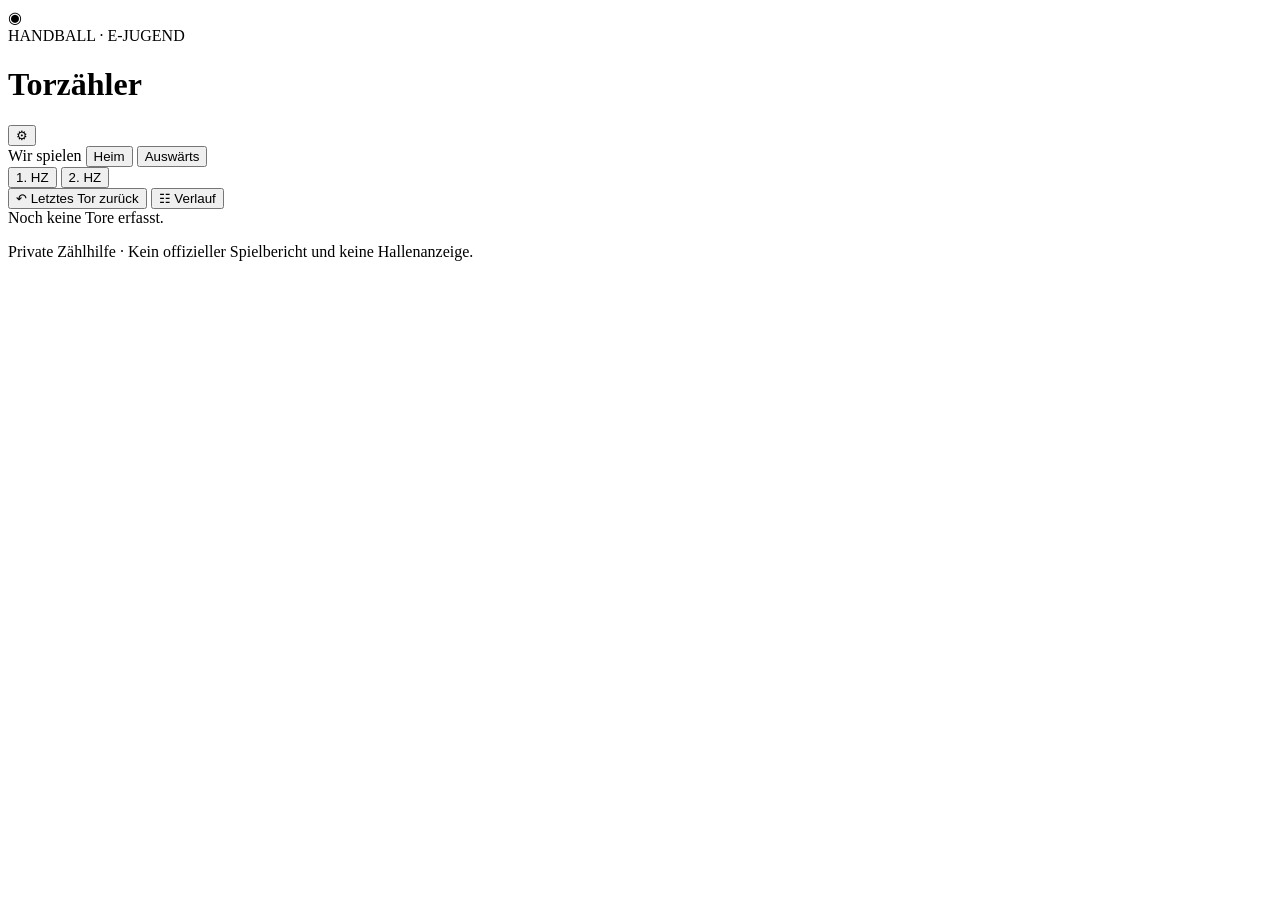
==== handball-e-jugend/index.html @ 69977fc3 "deploy: veröffentliche E-Jugend-Torzähler index.html" ====
<!doctype html>
<html lang="de">
<head>
  <meta charset="utf-8">
  <meta name="viewport" content="width=device-width, initial-scale=1, viewport-fit=cover">
  <meta name="theme-color" content="#101a27">
  <meta name="description" content="Mobiler Tor- und Torschützenzähler für Handball E-Jugend nach HHV-Regeln.">
  <title>E-Jugend · Torzähler</title>
  <link rel="stylesheet" href="./styles.css">
  <script src="./core.js" defer></script>
  <script src="./app.js" defer></script>
</head>
<body>
  <div class="page">
    <header class="topbar">
      <div class="brand"><span class="brand-ball" aria-hidden="true">◉</span><div><span class="eyebrow">HANDBALL · E-JUGEND</span><h1>Torzähler</h1></div></div>
      <button type="button" class="icon-button" data-action="settings" aria-label="Spieleinstellungen">⚙</button>
    </header>

    <main>
      <div class="game-tools">
        <div class="home-selector" role="group" aria-label="Eigene Mannschaft spielt">
          <span class="selector-label">Wir spielen</span>
          <button type="button" id="home-btn" data-action="home" data-home="true">Heim</button>
          <button type="button" id="away-btn" data-action="home" data-home="false">Auswärts</button>
        </div>
        <div class="half-selector" role="group" aria-label="Halbzeit">
          <button type="button" id="first-half" data-action="half" data-half="1">1. HZ</button>
          <button type="button" id="second-half" data-action="half" data-half="2">2. HZ</button>
        </div>
      </div>

      <section class="board" id="board" aria-label="Mannschaften"></section>

      <div class="quick-actions">
        <button class="action-button" id="undo-button" data-action="undo" type="button">↶ <span>Letztes Tor zurück</span></button>
        <button class="action-button" data-action="history" type="button">☷ <span>Verlauf</span></button>
      </div>

      <div id="last-event" class="last-event" role="status" aria-live="polite">Noch keine Tore erfasst.</div>
      <section id="summary" class="summary" aria-label="Halbzeitwertung"></section>
      <p class="info-line">Private Zählhilfe · Kein offizieller Spielbericht und keine Hallenanzeige.</p>
    </main>
  </div>
  <div id="sheet-layer" aria-live="off"></div>
  <div id="toast" class="toast" role="status" aria-live="polite"></div>
</body>
</html>
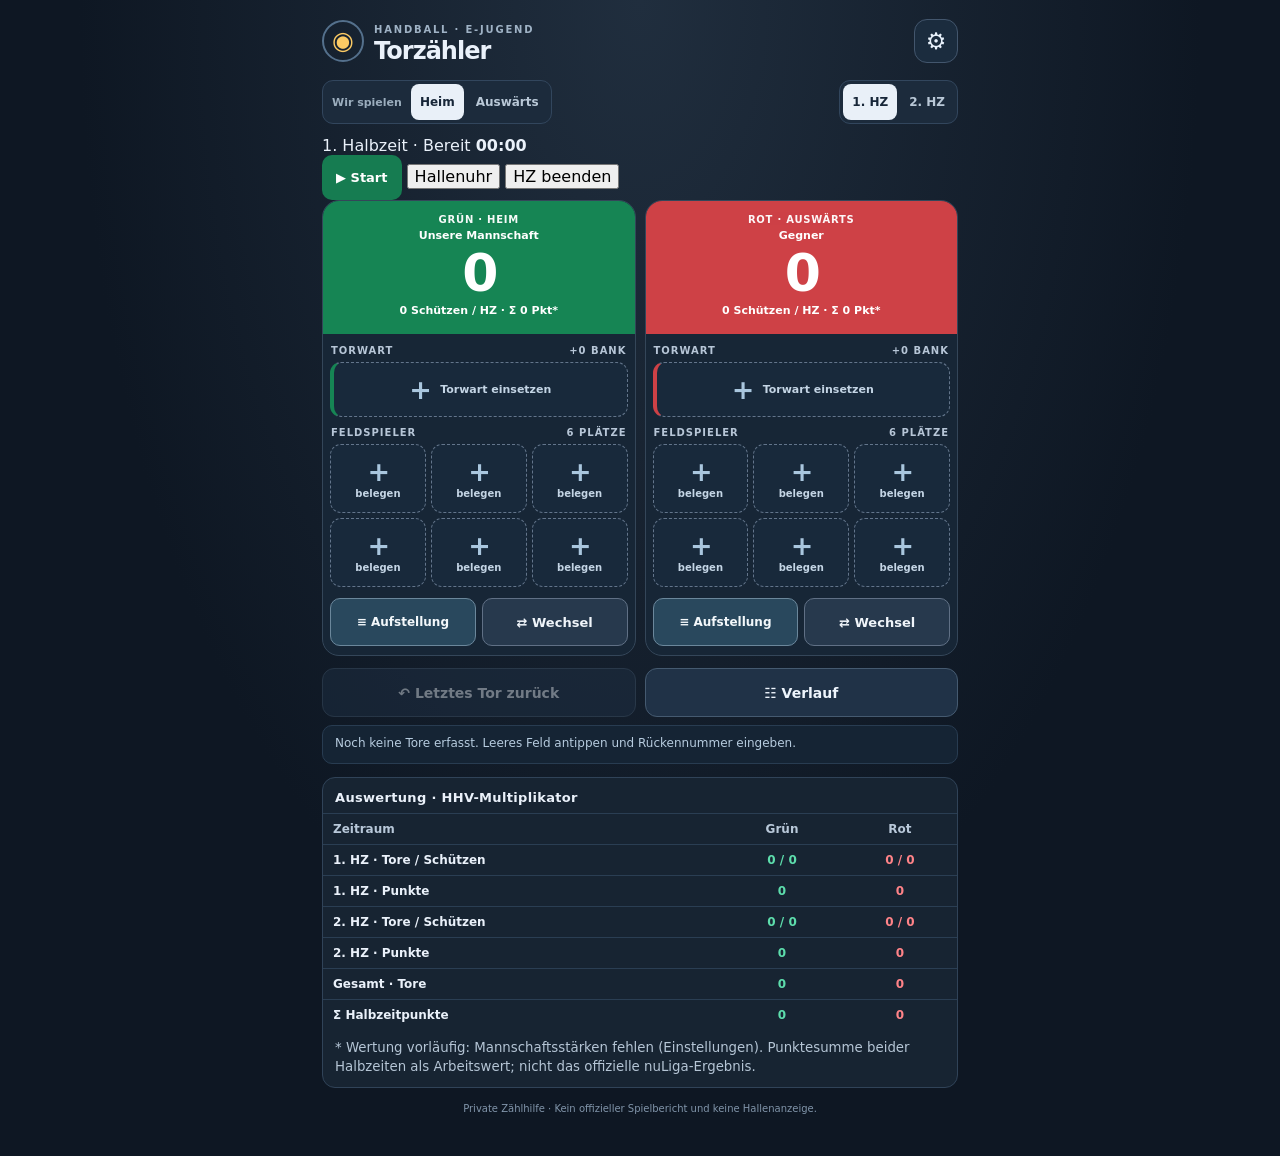
==== commit 71eb502d: "deploy: lokale Spieluhr und Torstand-Erfassung aktualisieren (index.html)" ====
--- a/handball-e-jugend/index.html
+++ b/handball-e-jugend/index.html
@@ -30,6 +30,18 @@
         </div>
       </div>
 
+      <section class="clock-panel" aria-label="Spieluhr">
+        <div class="clock-readout">
+          <span id="clock-phase" class="clock-phase">1. Halbzeit · Bereit</span>
+          <strong id="clock-time" class="clock-time" aria-label="Aktuelle Spielzeit">00:00</strong>
+        </div>
+        <div class="clock-controls">
+          <button type="button" id="clock-toggle" class="primary-button clock-main" data-action="clock-toggle">▶ Start</button>
+          <button type="button" id="clock-sync" class="clock-tool" data-action="clock-sync">Hallenuhr</button>
+          <button type="button" id="half-end" class="clock-tool" data-action="half-end">HZ beenden</button>
+        </div>
+      </section>
+
       <section class="board" id="board" aria-label="Mannschaften"></section>
 
       <div class="quick-actions">
--- a/handball-e-jugend/styles.css
+++ b/handball-e-jugend/styles.css
@@ -0,0 +1,102 @@
+:root{font-family:system-ui,-apple-system,BlinkMacSystemFont,"Segoe UI",sans-serif;color:#eaf1fa;background:#0e1723;font-synthesis:none;text-rendering:optimizeLegibility;-webkit-text-size-adjust:100%;--surface:#162332;--line:#2b3a4d;--muted:#9badbd;--green:#168554;--red:#ce4146;--white:#f5f8fc}
+*{box-sizing:border-box}
+body{margin:0;min-height:100vh;background:radial-gradient(ellipse at top,#202e3e 0%,#0e1723 62%);touch-action:manipulation}
+button,input,select{font:inherit}
+button{cursor:pointer;-webkit-tap-highlight-color:transparent}
+button:focus-visible,input:focus-visible,select:focus-visible{outline:3px solid #f7d769;outline-offset:2px}
+button:disabled{opacity:.43;cursor:not-allowed}
+.page{width:min(100%,660px);margin:auto;padding:18px 12px calc(30px + env(safe-area-inset-bottom))}
+.topbar{display:flex;align-items:center;justify-content:space-between;margin-bottom:17px}
+.brand{display:flex;align-items:center;gap:10px}
+.brand-ball{width:42px;height:42px;display:grid;place-items:center;border:2px solid #54708c;border-radius:50%;color:#fbca64;font-size:25px}
+.eyebrow{color:#9fb2c5;font-size:10px;font-weight:800;letter-spacing:.18em}
+h1{margin:2px 0 0;font-size:24px;letter-spacing:-.04em;line-height:1}
+.icon-button{border:1px solid #43566d;background:#1b2c3e;color:#e9f2fc;border-radius:13px;width:44px;height:44px;font-size:23px}
+.game-tools{display:flex;justify-content:space-between;gap:8px;margin-bottom:12px;align-items:center;flex-wrap:wrap}
+.home-selector,.half-selector{display:flex;align-items:center;gap:3px;padding:3px;border-radius:11px;background:#1c2b3c;border:1px solid #32465d}
+.selector-label{padding:0 6px;color:var(--muted);font-size:11px;font-weight:600}
+.home-selector button,.half-selector button{border:0;background:transparent;color:#b9c8d7;min-height:36px;padding:0 9px;font-size:12px;font-weight:800;border-radius:8px}
+.home-selector button[aria-pressed="true"],.half-selector button[aria-pressed="true"]{background:#e9f0f8;color:#172638}
+.board{display:grid;grid-template-columns:minmax(0,1fr) minmax(0,1fr);gap:9px;align-items:stretch}
+.team-panel{--team:#168554;min-width:0;background:#172636;border:1px solid #344659;border-radius:17px;overflow:hidden;display:flex;flex-direction:column}
+.team-panel.opponent{--team:#ce4146}
+.team-header{background:var(--team);padding:13px 7px 11px;text-align:center;min-height:133px;color:white}
+.team-tag{font-size:10px;text-transform:uppercase;font-weight:850;letter-spacing:.075em;opacity:.96}
+.team-name{font-size:11px;font-weight:700;overflow:hidden;text-overflow:ellipsis;white-space:nowrap;margin:4px 0 0}
+.team-goals{font-variant-numeric:tabular-nums;font-size:52px;letter-spacing:-.06em;font-weight:850;line-height:1.02;margin-top:5px}
+.team-stats{font-size:11px;margin-top:4px;font-weight:700}
+.team-stats strong{font-weight:900}
+.team-fields{padding:9px 7px 4px;flex:1}
+.position-caption{font-size:10px;color:#b7c6d7;text-transform:uppercase;letter-spacing:.10em;font-weight:800;display:flex;align-items:center;justify-content:space-between;margin:2px 1px 6px}
+.player-slot{min-width:0;width:100%;border:1px solid #46566a;background:#23364a;color:white;border-radius:11px;min-height:69px;padding:5px 2px;display:flex;flex-direction:column;justify-content:center;align-items:center;gap:3px;transition:background-color .08s,border-color .08s}
+.player-slot:active:not(:disabled){background:color-mix(in srgb,var(--team),#22334b 50%);border-color:#cbd9e6}
+.player-slot.empty{border:1px dashed #63758b;background:#18293b;color:#b7c7d9}
+.player-slot.keeper{min-height:55px;flex-direction:row;gap:10px;margin-bottom:10px;border-left:4px solid var(--team)}
+.player-number{font-size:23px;font-weight:850;line-height:1;letter-spacing:-.06em}
+.player-slot.keeper .player-number{font-size:24px}
+.player-meta{font-size:10px;font-weight:700;color:#c4d5e5}
+.player-slot.keeper .player-meta{font-size:11px}
+.player-slot.empty .player-number{font-size:27px;color:#a9c6de}
+.field-grid{display:grid;grid-template-columns:repeat(3,minmax(0,1fr));gap:5px}
+.change-button{min-height:46px;border:1px solid #607085;border-radius:10px;background:#27394d;color:#f0f5fa;font-weight:800;font-size:13px;margin:7px 7px 9px}
+.change-button:active{background:#43536b}
+.team-actions{display:grid;grid-template-columns:1fr 1fr;gap:6px;margin:7px 7px 9px}
+.team-actions .change-button{margin:0;min-height:48px}
+.lineup-button{min-height:48px;border:1px solid #6b879b;border-radius:10px;background:#29485d;color:#f3f8fb;font-weight:800;font-size:12px}
+.lineup-button:active{background:#45647b}
+.lineup-grid{display:grid;grid-template-columns:1fr;gap:7px}
+.lineup-row{display:grid;grid-template-columns:minmax(0,1fr) 94px;gap:10px;align-items:center;padding:3px 2px}
+.lineup-row label{margin:0;font-size:14px;color:#203448}
+.lineup-row input{text-align:center;font-size:20px;font-weight:800;font-variant-numeric:tabular-nums;min-height:47px}
+.lineup-row input[readonly]{background:#e6edf2;color:#536476;border-color:#c8d4df}
+.lineup-footnote{margin-top:12px}
+.quick-actions{display:grid;grid-template-columns:1fr 1fr;gap:9px;margin:12px 0 8px}
+.action-button{border-radius:12px;border:1px solid #455a70;background:#203247;color:#eef5fd;min-height:49px;font-size:14px;font-weight:750}
+.last-event{background:#152434;border:1px solid #283c51;border-radius:10px;padding:10px 12px;font-size:12px;color:#b7ccdf;min-height:39px}
+.summary{margin-top:13px;border:1px solid #304358;border-radius:13px;overflow:hidden;background:#172432}
+.summary h2{margin:0;font-size:13px;padding:12px 12px 8px;letter-spacing:.025em}
+.summary table{border-collapse:collapse;width:100%;font-size:12px}
+.summary th,.summary td{padding:8px 10px;border-top:1px solid #2a3e53;text-align:center;font-variant-numeric:tabular-nums}
+.summary th:first-child,.summary td:first-child{text-align:left}
+.summary th{font-weight:650;color:#b8c8d9}
+.summary td{font-weight:800}
+.summary .green{color:#5dddac}.summary .red{color:#ff8388}
+.summary small{display:block;padding:9px 12px 11px;color:#b5c5d5;line-height:1.4}
+.info-line{text-align:center;color:#8195aa;font-size:10px;line-height:1.5;margin-top:13px}
+.sheet-open{overflow:hidden}
+.sheet-backdrop{position:fixed;inset:0;background:#050a11b9;z-index:20;display:flex;align-items:flex-end;justify-content:center}
+.sheet{background:#f1f5f9;color:#1c2b3c;width:min(100%,660px);max-height:min(88vh,840px);overflow-y:auto;border-radius:22px 22px 0 0;padding:16px 16px calc(22px + env(safe-area-inset-bottom));box-shadow:0 -15px 70px #0009}
+.sheet-head{display:flex;justify-content:space-between;align-items:center;gap:12px;margin-bottom:13px}
+.sheet h2{font-size:20px;margin:0}.sheet h3{font-size:13px;margin:18px 0 8px}
+.close-button{height:38px;min-width:38px;border:1px solid #cbd4dc;border-radius:9px;background:white;color:#192738;font-size:22px}
+.sheet-help{font-size:13px;color:#526273;line-height:1.45;margin:2px 0 12px}
+.slot-list{display:grid;grid-template-columns:repeat(4,minmax(0,1fr));gap:7px}
+.slot-option{background:#e0e8ef;color:#26374b;border:2px solid transparent;border-radius:11px;min-height:64px;padding:5px;display:flex;align-items:center;justify-content:center;flex-direction:column;font-weight:850}
+.slot-option.selected{border-color:#146cba;background:#d1e7fa}
+.slot-option small{font-size:10px;color:#65778a;font-weight:650}
+.bench-list{display:grid;grid-template-columns:repeat(4,minmax(0,1fr));gap:7px}
+.bench-button{border:1px solid #b4c5d5;border-radius:10px;background:white;color:#213346;min-height:48px;font-size:17px;font-weight:800}
+.sheet label{display:block;font-size:12px;font-weight:800;color:#42556a;margin-bottom:6px}
+.sheet input,.sheet select{width:100%;min-height:45px;background:white;border:1px solid #aebecd;border-radius:9px;padding:9px 11px;color:#152a3e;font-size:16px}
+.form-row{display:grid;grid-template-columns:1fr auto;gap:9px}
+.primary-button,.secondary-button,.danger-button{border:0;border-radius:10px;min-height:45px;padding:9px 14px;font-size:13px;font-weight:850}
+.primary-button{background:#167c51;color:white}.secondary-button{background:#dce6ee;color:#23374b}.danger-button{background:#f8d9d8;color:#9d2430}
+.full-button{width:100%;margin-top:10px}
+.import-button{display:flex!important;align-items:center;justify-content:center;cursor:pointer;color:#23374b!important;font-size:13px!important}
+.sheet p.warning,.warning{font-size:12px;color:#875422;background:#fff0d4;padding:10px;border-radius:9px;line-height:1.45}
+.team-edit{display:grid;grid-template-columns:1fr 95px;gap:10px;margin-bottom:11px}
+.team-edit>div{min-width:0}
+.goal-row{display:flex;justify-content:space-between;align-items:center;gap:12px;padding:11px 2px;border-bottom:1px solid #d5dee6;font-size:13px}
+.goal-row time{color:#677b8d;font-size:11px}
+.goal-row .title{font-weight:850}
+.goal-row .mini{font-size:11px;color:#687b8b}
+.goal-row button{border:1px solid #afc0d0;border-radius:8px;padding:7px 10px;background:white;color:#1b354f;font-size:12px;font-weight:750}
+.empty-note{color:#607184;font-size:13px;margin:12px 0}
+.spacer-10{height:10px}
+.toast{position:fixed;left:50%;bottom:calc(18px + env(safe-area-inset-bottom));transform:translate(-50%,20px);background:#f4f9fd;color:#1b3247;padding:10px 17px;border-radius:25px;font-weight:800;box-shadow:0 6px 30px #0007;opacity:0;pointer-events:none;z-index:31;transition:opacity .17s,transform .17s;font-size:13px;white-space:nowrap;max-width:94%;overflow:hidden;text-overflow:ellipsis}
+.toast.show{opacity:1;transform:translate(-50%,0)}
+.finished-banner{background:#f3dca1;color:#3c2b0f;border-radius:9px;padding:10px;text-align:center;font-weight:850;font-size:12px;margin-bottom:10px}
+@media(max-width:375px){.page{padding:12px 6px calc(24px + env(safe-area-inset-bottom))}.board{gap:5px}.team-fields{padding:7px 5px 4px}.field-grid{gap:3px}.team-header{padding:12px 4px 10px}.player-slot{min-height:66px}.team-name{font-size:10px}.home-selector button,.half-selector button{padding:0 7px}.selector-label{padding:0 4px}.game-tools{gap:5px}}
+@media(max-width:340px){.selector-label{display:none}.team-goals{font-size:43px}.player-number{font-size:20px}.player-meta{font-size:9px}.slot-list{grid-template-columns:repeat(3,minmax(0,1fr))}}
+@media(min-width:760px){.sheet-backdrop{align-items:center}.sheet{border-radius:22px;max-height:82vh}}
+@media(prefers-reduced-motion:reduce){*{transition:none!important}}
